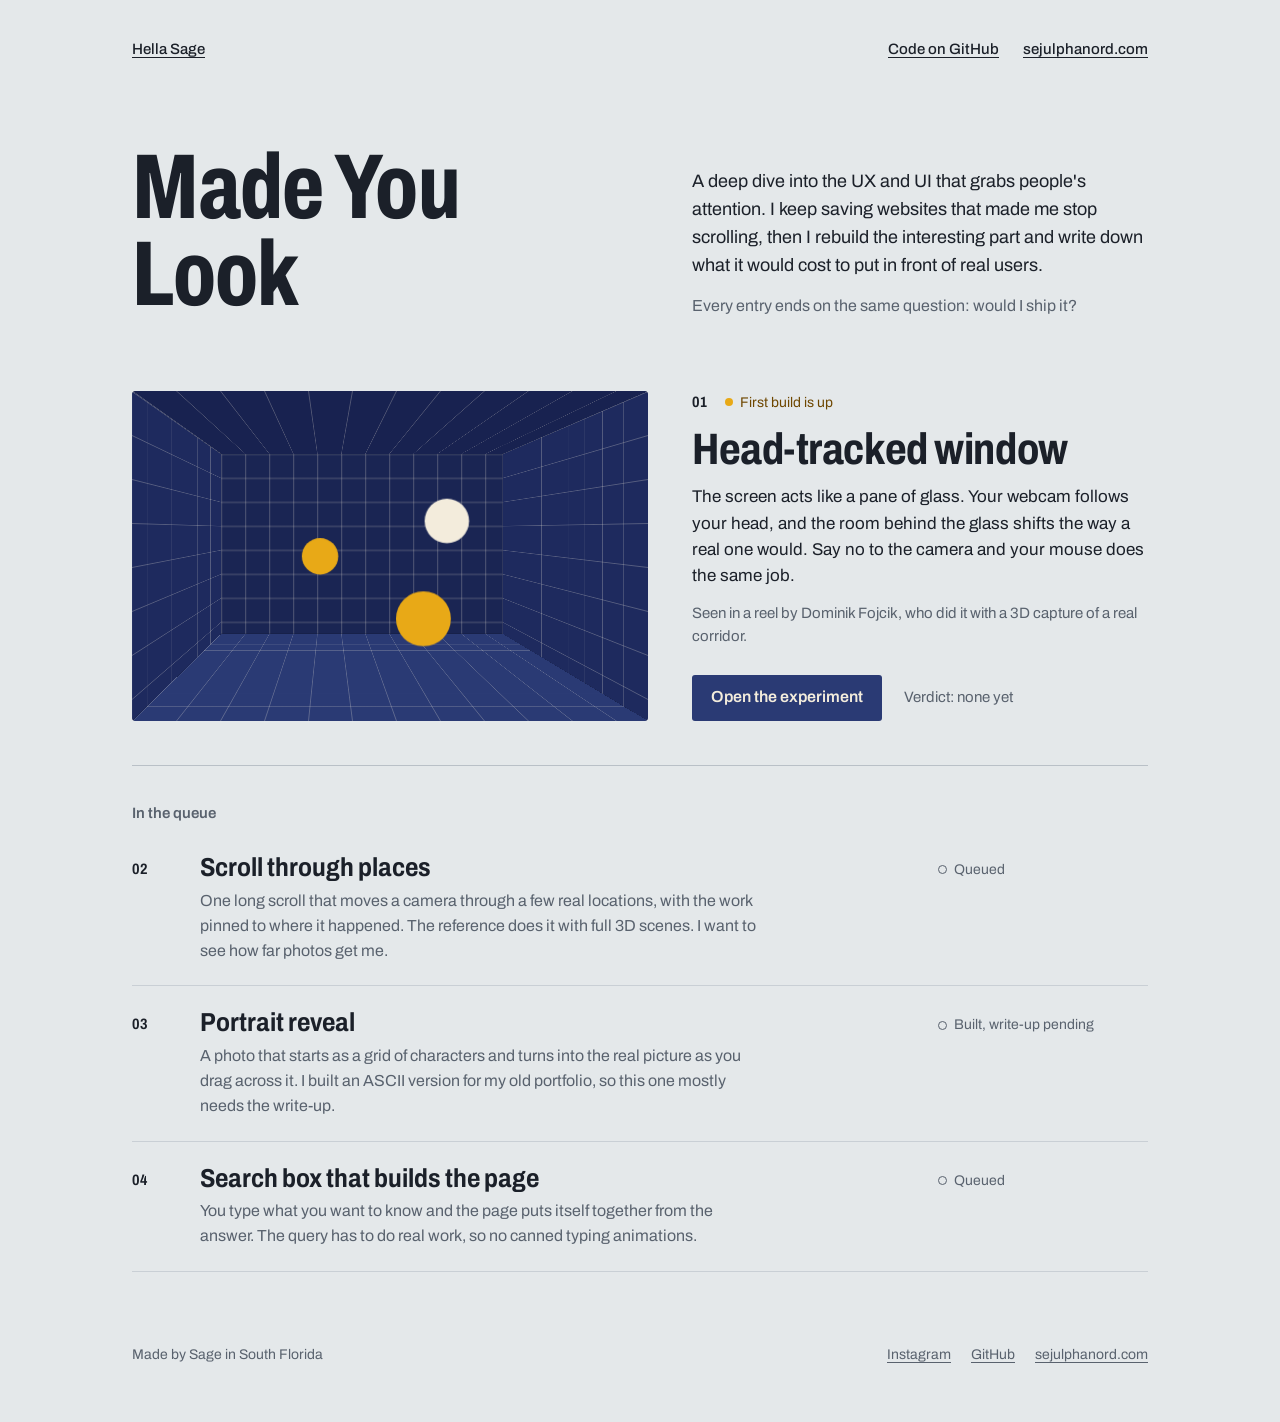
==== index.html @ 5daad670 "Add series index and first build of 01 Head-tracked window Index page for Made You Look plus the hea" ====
<!DOCTYPE html>
<html lang="en">
<head>
<meta charset="UTF-8">
<meta name="viewport" content="width=device-width, initial-scale=1">
<title>Made You Look</title>
<meta name="description" content="A deep dive into the UX and UI that grabs people's attention. Sage rebuilds the interesting part and asks whether he'd ship it.">
<meta property="og:title" content="Made You Look">
<meta property="og:description" content="A deep dive into the UX and UI that grabs people's attention.">
<link rel="icon" href="data:image/svg+xml,<svg xmlns='http://www.w3.org/2000/svg' viewBox='0 0 32 32'><rect width='32' height='32' rx='4' fill='%232a3a74'/><text x='16' y='23' font-family='Arial' font-weight='700' font-size='20' text-anchor='middle' fill='%23f3ecdc'>S</text></svg>">
<link rel="preconnect" href="https://fonts.googleapis.com">
<link rel="preconnect" href="https://fonts.gstatic.com" crossorigin>
<link href="https://fonts.googleapis.com/css2?family=Archivo:wdth,wght@62..125,400..800&display=swap" rel="stylesheet">
<link rel="stylesheet" href="./assets/site.css">
</head>
<body>
<div class="page">

  <nav class="topnav" aria-label="Site">
    <a href="https://hellasage.com">Hella Sage</a>
    <div>
      <a href="https://github.com/SageWiz/made-you-look">Code on GitHub</a>
      <a href="https://sejulphanord.com">sejulphanord.com</a>
    </div>
  </nav>

  <header class="hero">
    <h1>Made You Look</h1>
    <div class="lede">
      <p>A deep dive into the UX and UI that grabs people's attention. I keep saving websites that made me stop scrolling, then I rebuild the interesting part and write down what it would cost to put in front of real users.</p>
      <p>Every entry ends on the same question: would I ship it?</p>
    </div>
  </header>

  <main>

    <!--
      To add an experiment:
      1. Copy the head-tracked-window folder, rename it, and build the page.
      2. When it's live, move its row out of "In the queue" and give it a block like the one below.
      Status: plain "status" for things you can open, "status quiet" for anything not built yet.
    -->

    <section class="first" aria-labelledby="x01">
      <a class="shot" href="./head-tracked-window/" aria-label="Open experiment 01, Head-tracked window">
        <div class="room preview" aria-hidden="true">
          <div class="pl back"></div>
          <div class="pl left"></div>
          <div class="pl right"></div>
          <div class="pl floor"></div>
          <div class="pl ceil"></div>
          <div class="dot" style="left:30%;top:46%;transform:translateZ(calc(var(--d) * -.68))"></div>
          <div class="dot cream" style="left:62%;top:30%;transform:translateZ(calc(var(--d) * -.34))"></div>
          <div class="dot" style="left:52%;top:62%;transform:translateZ(calc(var(--d) * -.07))"></div>
        </div>
      </a>
      <div class="body">
        <div class="meta">
          <span class="num">01</span>
          <span class="status">First build is up</span>
        </div>
        <h2 id="x01">Head-tracked window</h2>
        <p>The screen acts like a pane of glass. Your webcam follows your head, and the room behind the glass shifts the way a real one would. Say no to the camera and your mouse does the same job.</p>
        <p class="muted">Seen in a reel by Dominik Fojcik, who did it with a 3D capture of a real corridor.</p>
        <div class="go">
          <a class="btn primary" href="./head-tracked-window/">Open the experiment</a>
          <span class="muted" style="font-size:15px">Verdict: none yet</span>
        </div>
      </div>
    </section>

    <section class="queue" aria-labelledby="queue">
      <h2 id="queue">In the queue</h2>

      <article class="entry">
        <span class="num">02</span>
        <div class="body">
          <h3>Scroll through places</h3>
          <p>One long scroll that moves a camera through a few real locations, with the work pinned to where it happened. The reference does it with full 3D scenes. I want to see how far photos get me.</p>
        </div>
        <span class="status quiet">Queued</span>
      </article>

      <article class="entry">
        <span class="num">03</span>
        <div class="body">
          <h3>Portrait reveal</h3>
          <p>A photo that starts as a grid of characters and turns into the real picture as you drag across it. I built an ASCII version for my old portfolio, so this one mostly needs the write-up.</p>
        </div>
        <span class="status quiet">Built, write-up pending</span>
      </article>

      <article class="entry">
        <span class="num">04</span>
        <div class="body">
          <h3>Search box that builds the page</h3>
          <p>You type what you want to know and the page puts itself together from the answer. The query has to do real work, so no canned typing animations.</p>
        </div>
        <span class="status quiet">Queued</span>
      </article>
    </section>

  </main>

  <footer class="site">
    <span>Made by Sage in South Florida</span>
    <nav aria-label="Elsewhere">
      <a href="https://www.instagram.com/hellasage/">Instagram</a>
      <a href="https://github.com/sagewiz">GitHub</a>
      <a href="https://sejulphanord.com">sejulphanord.com</a>
    </nav>
  </footer>

</div>
</body>
</html>
---- assets/site.css ----
/* Made You Look: shared styles. Palette and type follow hellasage.com. */
:root{
  --bg:#e4e8ea;
  --ink:#1b2029;
  --muted:#59626e;
  --line:#c9cfd5;
  --line-strong:#b9c0c7;
  --felt:#2a3a74;
  --letter:#f3ecdc;
  --marigold:#e8a917;
  --status:#6e4700;
  --panel-ink:#1b2029;
  --font:'Archivo',system-ui,-apple-system,'Segoe UI',sans-serif;
}
@media (prefers-color-scheme:dark){
  :root{
    --bg:#15181d;
    --ink:#e7e9ec;
    --muted:#9aa1ab;
    --line:#2c323b;
    --line-strong:#3a414c;
    --status:#f0bd45;
  }
}
*{box-sizing:border-box}
html{-webkit-text-size-adjust:100%}
body{margin:0;background:var(--bg);color:var(--ink);font-family:var(--font);line-height:1.55;-webkit-font-smoothing:antialiased}
a{color:inherit;text-underline-offset:3px;text-decoration-thickness:1px}
a:hover{color:var(--status)}
:focus-visible{outline:2px solid var(--marigold);outline-offset:3px;border-radius:2px}
h1,h2,h3,p,dl,dd,figure{margin:0}
[hidden]{display:none !important}

.page{max-width:1080px;margin:0 auto;padding:28px clamp(16px,4vw,32px) 56px}
.topnav{display:flex;flex-wrap:wrap;justify-content:space-between;gap:8px 24px;font-size:15px;font-weight:500}
.topnav a{display:inline-flex;align-items:center;min-height:44px}
.topnav div{display:flex;flex-wrap:wrap;gap:8px 24px}

.num{font-weight:700;font-stretch:80%;font-size:15px}
.status{display:inline-flex;align-items:center;gap:7px;font-size:14px;color:var(--status)}
.status::before{content:"";width:8px;height:8px;border-radius:50%;background:var(--marigold)}
.status.quiet{color:var(--muted)}
.status.quiet::before{width:7px;height:7px;background:transparent;border:1.5px solid currentColor}
.meta{display:flex;flex-wrap:wrap;align-items:center;gap:8px 18px}
.muted{color:var(--muted)}
.small{font-size:14px}

.btn{display:inline-flex;align-items:center;justify-content:center;min-height:46px;padding:0 18px;border-radius:3px;font:inherit;font-weight:600;text-decoration:none;cursor:pointer;border:1.5px solid transparent}
.btn.primary{background:var(--felt);color:var(--letter)}
.btn.primary:hover{background:#34478c;color:var(--letter)}
.btn.ghost{background:transparent;color:var(--ink);border-color:currentColor}
.btn.ghost:hover{color:var(--status)}

footer.site{margin-top:72px;color:var(--muted);font-size:14px;display:flex;flex-wrap:wrap;justify-content:space-between;gap:12px 24px}
footer.site nav{display:flex;flex-wrap:wrap;gap:6px 20px}

/* ---- the room: five felt planes in CSS 3D. Moving perspective-origin is the whole effect. ---- */
.room{
  --d:clamp(300px,54vw,640px);
  --ox:50%;--oy:44%;
  position:relative;overflow:hidden;border-radius:3px;background:#131a36;
  height:clamp(280px,50vw,560px);
  perspective:calc(var(--d) * 1.2);
  perspective-origin:var(--ox) var(--oy);
}
.room .pl{
  position:absolute;background-color:#22306a;
  background-image:linear-gradient(rgba(243,236,220,.26) 1px,transparent 1px),linear-gradient(90deg,rgba(243,236,220,.26) 1px,transparent 1px);
  background-size:calc(var(--d) / 10) calc(var(--d) / 10);
}
.room .back{inset:0;transform:translateZ(calc(var(--d) * -1));background-color:#1a2553}
.room .left{left:0;top:0;bottom:0;width:var(--d);transform-origin:left center;transform:rotateY(90deg);background-color:#1e2a5e}
.room .right{right:0;top:0;bottom:0;width:var(--d);transform-origin:right center;transform:rotateY(-90deg);background-color:#1e2a5e}
.room .floor{left:0;right:0;bottom:0;height:var(--d);transform-origin:center bottom;transform:rotateX(90deg);background-color:#2a3a74}
.room .ceil{left:0;right:0;top:0;height:var(--d);transform-origin:center top;transform:rotateX(-90deg);background-color:#182250}
.room .dot{position:absolute;border-radius:50%;width:calc(var(--d) * .13);height:calc(var(--d) * .13);background:var(--marigold)}
.room .dot.cream{background:var(--letter)}
.room.preview{--d:clamp(260px,40vw,440px);height:clamp(220px,34vw,330px);--ox:38%;--oy:42%}

/* ---- index ---- */
.hero{margin-top:clamp(36px,7vw,72px);display:flex;flex-wrap:wrap;align-items:flex-end;gap:24px 64px}
.hero h1{flex:1 1 420px;font-size:clamp(56px,9vw,92px);line-height:.95;font-weight:750;font-stretch:72%;letter-spacing:-.01em}
.hero .lede{flex:1 1 380px;max-width:470px;font-size:18px}
.hero .lede p + p{margin-top:14px;color:var(--muted);font-size:16px}

.first{margin-top:clamp(40px,7vw,72px);display:flex;flex-wrap:wrap;gap:28px 44px;align-items:stretch;padding-bottom:44px;border-bottom:1px solid var(--line-strong)}
.first .shot{flex:1 1 440px;display:block;border-radius:3px;overflow:hidden;min-width:0}
.first .body{flex:1 1 380px;display:flex;flex-direction:column;gap:12px}
.first h2{font-size:clamp(34px,5vw,44px);line-height:1.05;font-weight:720;font-stretch:80%;letter-spacing:-.01em}
.first .body > p{font-size:17px;max-width:46ch}
.first .body > p.muted{font-size:15px;max-width:50ch}
.first .go{margin-top:auto;padding-top:10px;display:flex;flex-wrap:wrap;align-items:center;gap:12px 22px}

.queue{margin-top:36px}
.queue > h2{font-size:15px;font-weight:600;color:var(--muted);margin-bottom:6px}
.entry{display:flex;flex-wrap:wrap;gap:6px 28px;padding:22px 0;border-bottom:1px solid var(--line)}
.entry .num{flex:0 0 40px;padding-top:5px}
.entry .body{flex:1 1 360px}
.entry h3{font-size:clamp(22px,3.4vw,26px);line-height:1.15;font-weight:700;font-stretch:86%}
.entry p{margin-top:6px;color:var(--muted);max-width:62ch}
.entry .status{flex:0 0 210px;align-self:flex-start;padding-top:6px}

/* ---- experiment page ---- */
.xhead{margin-top:clamp(28px,5vw,56px)}
.xhead h1{margin-top:10px;font-size:clamp(46px,8vw,76px);line-height:.98;font-weight:750;font-stretch:72%;letter-spacing:-.01em}
.xhead .lede{margin-top:18px;font-size:clamp(17px,2.2vw,19px);max-width:58ch}

.stage{position:relative;margin-top:36px}
.stage .room{touch-action:pan-y;cursor:crosshair}
.ask{position:absolute;left:24px;bottom:24px;width:400px;max-width:calc(100% - 48px);background:var(--letter);color:var(--panel-ink);border-radius:3px;padding:22px 22px 20px}
.ask h2{font-size:22px;line-height:1.2;font-weight:700;font-stretch:86%}
.ask p{margin-top:8px;font-size:15px}
.ask .row{margin-top:16px;display:flex;flex-wrap:wrap;gap:10px}
.ask .btn.ghost{color:var(--panel-ink)}
.ask .alt{margin-top:12px;font-size:14px}
.ask .alt button{font:inherit;background:none;border:0;padding:0;color:var(--panel-ink);text-decoration:underline;text-underline-offset:3px;cursor:pointer;min-height:44px}
.chip{position:absolute;left:24px;bottom:24px;max-width:calc(100% - 48px);display:flex;flex-wrap:wrap;align-items:center;gap:8px 12px;background:var(--letter);color:var(--panel-ink);border-radius:3px;padding:8px 8px 8px 16px;font-size:15px}
.chip .btn{min-height:44px;padding:0 14px;color:var(--panel-ink)}
.chip .live{display:inline-flex;align-items:center;gap:8px}
.chip .live.on::before{content:"";width:9px;height:9px;border-radius:50%;background:var(--felt)}
.stage-note{margin-top:10px;font-size:14px;color:var(--muted);min-height:1.55em}

.cols{margin-top:64px;display:flex;flex-wrap:wrap;gap:48px 72px;align-items:flex-start}
.cols main{flex:999 1 560px;min-width:0}
.cols aside{flex:1 1 260px;max-width:340px}
.cols h2{font-size:clamp(28px,4vw,34px);line-height:1.1;font-weight:720;font-stretch:82%}
.cols section + section{margin-top:56px}
.cols main p{margin-top:14px;font-size:17px;max-width:64ch}
.label{font-size:15px !important;font-weight:600 !important;font-stretch:100% !important;color:var(--muted)}

.costs{margin-top:18px}
.costs > .head,.costs dl > div{display:grid;grid-template-columns:26% 1fr 24%;gap:0 16px;padding:16px 0;border-bottom:1px solid var(--line)}
.costs > .head{padding:10px 0;font-size:14px;font-weight:600;color:var(--muted);border-bottom-color:var(--ink)}
.costs dt{font-weight:650}
.costs dd.measured{color:var(--muted)}

.verdict{border-top:3px solid var(--ink);padding-top:22px}
.verdict .big{margin-top:6px;font-size:clamp(36px,5vw,44px);line-height:1.05;font-weight:750;font-stretch:76%}

.plan{margin-top:10px;font-size:15px}
.plan dt{font-weight:650;padding-top:12px;border-top:1px solid var(--line)}
.plan dd{margin:2px 0 12px;color:var(--muted)}

.nextnav{margin-top:72px;padding-top:22px;border-top:1px solid var(--line-strong);display:flex;flex-wrap:wrap;justify-content:space-between;gap:10px 24px;font-size:16px}

@media (max-width:640px){
  .entry .status{flex-basis:100%;padding:4px 0 0 68px}
  .stage{margin-left:calc(clamp(16px,4vw,32px) * -1);margin-right:calc(clamp(16px,4vw,32px) * -1)}
  .stage .room{border-radius:0}
  .ask{position:static;width:auto;max-width:none;border-radius:0;padding:20px}
  .ask .row{flex-direction:column}
  .ask .btn{min-height:50px;font-size:16px}
  .chip{left:12px;bottom:12px;max-width:calc(100% - 24px)}
  .costs dl > div{grid-template-columns:1fr;gap:4px}
  .costs > .head{display:none}
  .costs dl > div:first-child{border-top:1px solid var(--ink)}
  .costs dd.measured{font-size:15px}
}
@media (prefers-reduced-motion:reduce){
  *{transition:none !important;animation:none !important}
}
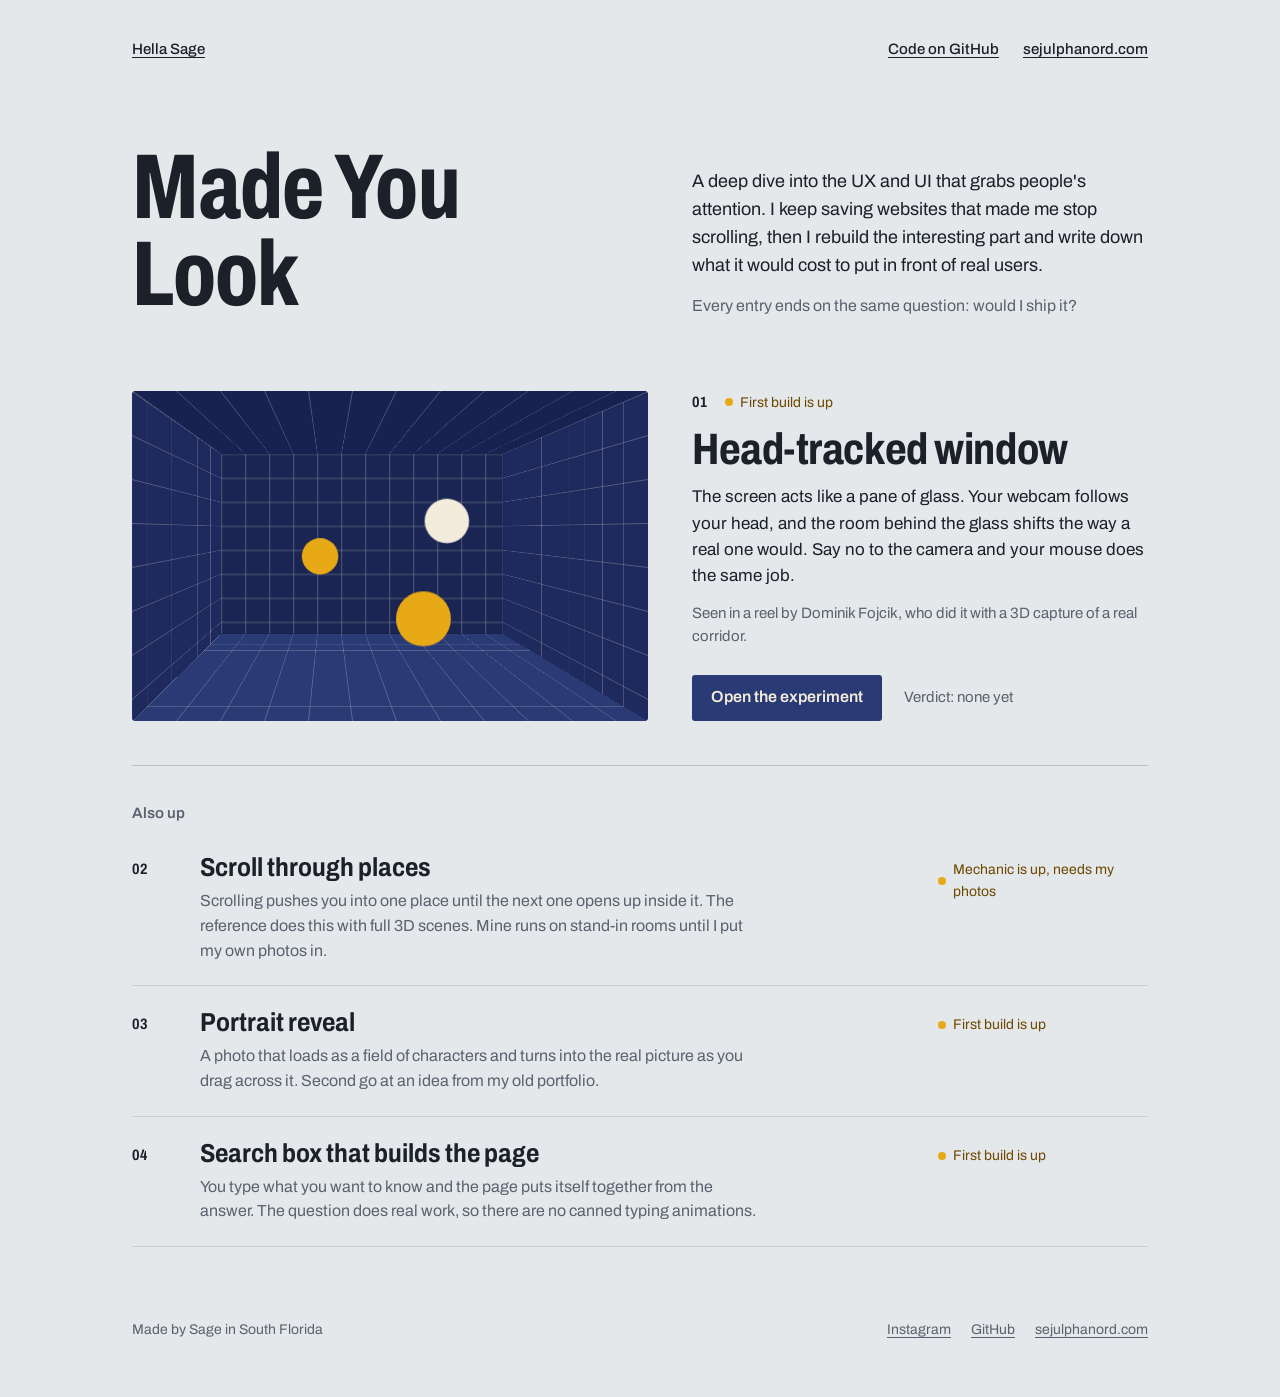
==== commit 6ec0c212: "Add experiments 02 to 04 and link them from the index 02 Scroll through places: native scroll with a" ====
--- a/index.html
+++ b/index.html
@@ -36,8 +36,8 @@
 
     <!--
       To add an experiment:
-      1. Copy the head-tracked-window folder, rename it, and build the page.
-      2. When it's live, move its row out of "In the queue" and give it a block like the one below.
+      1. Copy one of the experiment folders, rename it, and build the page.
+      2. Add an <article class="entry"> row for it under "Also up".
       Status: plain "status" for things you can open, "status quiet" for anything not built yet.
     -->
 
@@ -70,33 +70,33 @@
     </section>
 
     <section class="queue" aria-labelledby="queue">
-      <h2 id="queue">In the queue</h2>
+      <h2 id="queue">Also up</h2>
 
       <article class="entry">
         <span class="num">02</span>
         <div class="body">
-          <h3>Scroll through places</h3>
-          <p>One long scroll that moves a camera through a few real locations, with the work pinned to where it happened. The reference does it with full 3D scenes. I want to see how far photos get me.</p>
+          <h3><a href="./scroll-through-places/">Scroll through places</a></h3>
+          <p>Scrolling pushes you into one place until the next one opens up inside it. The reference does this with full 3D scenes. Mine runs on stand-in rooms until I put my own photos in.</p>
         </div>
-        <span class="status quiet">Queued</span>
+        <span class="status">Mechanic is up, needs my photos</span>
       </article>
 
       <article class="entry">
         <span class="num">03</span>
         <div class="body">
-          <h3>Portrait reveal</h3>
-          <p>A photo that starts as a grid of characters and turns into the real picture as you drag across it. I built an ASCII version for my old portfolio, so this one mostly needs the write-up.</p>
+          <h3><a href="./portrait-reveal/">Portrait reveal</a></h3>
+          <p>A photo that loads as a field of characters and turns into the real picture as you drag across it. Second go at an idea from my old portfolio.</p>
         </div>
-        <span class="status quiet">Built, write-up pending</span>
+        <span class="status">First build is up</span>
       </article>
 
       <article class="entry">
         <span class="num">04</span>
         <div class="body">
-          <h3>Search box that builds the page</h3>
-          <p>You type what you want to know and the page puts itself together from the answer. The query has to do real work, so no canned typing animations.</p>
+          <h3><a href="./search-builds-the-page/">Search box that builds the page</a></h3>
+          <p>You type what you want to know and the page puts itself together from the answer. The question does real work, so there are no canned typing animations.</p>
         </div>
-        <span class="status quiet">Queued</span>
+        <span class="status">First build is up</span>
       </article>
     </section>
 
--- a/assets/site.css
+++ b/assets/site.css
@@ -58,23 +58,26 @@
 .room{
   --d:clamp(300px,54vw,640px);
   --ox:50%;--oy:44%;
-  position:relative;overflow:hidden;border-radius:3px;background:#131a36;
+  --c-bg:#131a36;--c-back:#1a2553;--c-side:#1e2a5e;--c-floor:#2a3a74;--c-ceil:#182250;
+  position:relative;overflow:hidden;border-radius:3px;background:var(--c-bg);
   height:clamp(280px,50vw,560px);
   perspective:calc(var(--d) * 1.2);
   perspective-origin:var(--ox) var(--oy);
 }
 .room .pl{
-  position:absolute;background-color:#22306a;
+  position:absolute;background-color:var(--c-side);
   background-image:linear-gradient(rgba(243,236,220,.26) 1px,transparent 1px),linear-gradient(90deg,rgba(243,236,220,.26) 1px,transparent 1px);
   background-size:calc(var(--d) / 10) calc(var(--d) / 10);
 }
-.room .back{inset:0;transform:translateZ(calc(var(--d) * -1));background-color:#1a2553}
-.room .left{left:0;top:0;bottom:0;width:var(--d);transform-origin:left center;transform:rotateY(90deg);background-color:#1e2a5e}
-.room .right{right:0;top:0;bottom:0;width:var(--d);transform-origin:right center;transform:rotateY(-90deg);background-color:#1e2a5e}
-.room .floor{left:0;right:0;bottom:0;height:var(--d);transform-origin:center bottom;transform:rotateX(90deg);background-color:#2a3a74}
-.room .ceil{left:0;right:0;top:0;height:var(--d);transform-origin:center top;transform:rotateX(-90deg);background-color:#182250}
+.room .back{inset:0;transform:translateZ(calc(var(--d) * -1));background-color:var(--c-back)}
+.room .left{left:0;top:0;bottom:0;width:var(--d);transform-origin:left center;transform:rotateY(90deg)}
+.room .right{right:0;top:0;bottom:0;width:var(--d);transform-origin:right center;transform:rotateY(-90deg)}
+.room .floor{left:0;right:0;bottom:0;height:var(--d);transform-origin:center bottom;transform:rotateX(90deg);background-color:var(--c-floor)}
+.room .ceil{left:0;right:0;top:0;height:var(--d);transform-origin:center top;transform:rotateX(-90deg);background-color:var(--c-ceil)}
 .room .dot{position:absolute;border-radius:50%;width:calc(var(--d) * .13);height:calc(var(--d) * .13);background:var(--marigold)}
 .room .dot.cream{background:var(--letter)}
+.room.oak{--c-bg:#2b1d10;--c-back:#6f5134;--c-side:#7d5c3c;--c-floor:#93704a;--c-ceil:#5e442b}
+.room.moss{--c-bg:#10231c;--c-back:#1f4a3b;--c-side:#235242;--c-floor:#2c6450;--c-ceil:#1a3f32}
 .room.preview{--d:clamp(260px,40vw,440px);height:clamp(220px,34vw,330px);--ox:38%;--oy:42%}
 
 /* ---- index ---- */
@@ -97,6 +100,8 @@
 .entry .num{flex:0 0 40px;padding-top:5px}
 .entry .body{flex:1 1 360px}
 .entry h3{font-size:clamp(22px,3.4vw,26px);line-height:1.15;font-weight:700;font-stretch:86%}
+.entry h3 a{text-decoration:none}
+.entry h3 a:hover{text-decoration:underline}
 .entry p{margin-top:6px;color:var(--muted);max-width:62ch}
 .entry .status{flex:0 0 210px;align-self:flex-start;padding-top:6px}
 
@@ -143,6 +148,77 @@
 
 .nextnav{margin-top:72px;padding-top:22px;border-top:1px solid var(--line-strong);display:flex;flex-wrap:wrap;justify-content:space-between;gap:10px 24px;font-size:16px}
 
+/* ---- 02 scroll through places ---- */
+.trip-intro{margin-top:28px;font-size:15px;color:var(--muted)}
+/* Without JS, or with reduced motion, the stops are a plain stack. */
+.trip{margin-top:20px}
+.trip .stop{position:relative;margin:0 0 20px}
+.trip .plate{height:min(70vh,560px)}
+.trip .plate .room{height:100%;--d:max(60vw,60vh);--oy:50%;border-radius:0}
+.trip figcaption{background:var(--letter);color:var(--panel-ink);padding:18px 20px}
+.trip figcaption .small{color:#59626e}
+.trip figcaption h3{margin-top:2px;font-size:24px;line-height:1.15;font-weight:700;font-stretch:86%}
+.trip figcaption p + p{margin-top:6px;font-size:15px}
+.trip-hint,.trip-bar{display:none}
+/* With JS and motion allowed, the section gets tall and the view sticks while you pass through. */
+.trip.live{height:430vh;height:calc(100svh * 4.3);margin-top:20px}
+.trip.live .trip-view{position:sticky;top:0;height:100vh;height:100svh;overflow:hidden;background:#0c1022}
+.trip.live .stop{position:absolute;inset:0;margin:0}
+.trip.live .plate{position:absolute;inset:0;height:auto;transform-origin:50% 50%;will-change:transform}
+.trip.live .plate::after{content:"";position:absolute;inset:0;border:calc(2px / var(--s,1)) solid var(--letter);opacity:var(--frame,0);pointer-events:none}
+.trip.live figcaption{position:absolute;left:24px;bottom:28px;z-index:50;width:min(380px,calc(100% - 48px));border-radius:3px;opacity:0;visibility:hidden;transition:opacity .15s ease,visibility .15s}
+.trip.live .stop.on figcaption{opacity:1;visibility:visible}
+.trip.live .trip-hint{display:block;position:absolute;left:24px;top:20px;z-index:50;background:var(--letter);color:var(--panel-ink);border-radius:3px;padding:6px 12px;font-size:14px;transition:opacity .2s}
+.trip.live .trip-hint.gone{opacity:0}
+.trip.live .trip-bar{display:block;position:absolute;left:0;right:0;bottom:0;height:4px;z-index:50;background:var(--marigold);transform-origin:left center;transform:scaleX(0)}
+
+/* ---- 03 portrait reveal ---- */
+.reveal-wrap{margin-top:36px;display:flex;flex-wrap:wrap;gap:28px 48px;align-items:flex-start}
+.reveal{--split:100%;position:relative;flex:0 1 600px;width:100%;max-width:600px;aspect-ratio:1 / 1;border-radius:3px;overflow:hidden;background:#131a36;touch-action:pan-y;cursor:ew-resize;-webkit-user-select:none;user-select:none}
+.reveal img,.reveal canvas{position:absolute;inset:0;width:100%;height:100%;display:block}
+.reveal img{object-fit:cover;-webkit-user-drag:none}
+.reveal canvas{clip-path:inset(0 calc(100% - var(--split)) 0 0)}
+.reveal .grip{position:absolute;top:0;bottom:0;left:var(--split);width:3px;margin-left:-1.5px;background:var(--marigold)}
+.reveal .grip span{position:absolute;left:50%;top:50%;width:44px;height:44px;margin:-22px 0 0 -22px;border-radius:50%;background:var(--marigold);display:flex;align-items:center;justify-content:center;color:#1b2029}
+.reveal .grip:focus-visible{outline:none}
+.reveal .grip:focus-visible span{outline:3px solid var(--letter);outline-offset:2px}
+.reveal .oops{position:absolute;inset:0;display:flex;flex-direction:column;align-items:center;justify-content:center;gap:14px;padding:24px;text-align:center;color:var(--letter)}
+.reveal .oops .btn{color:var(--letter)}
+.reveal-side{flex:1 1 280px;max-width:420px;display:flex;flex-direction:column;gap:14px}
+.reveal-side label{display:block;font-size:15px;font-weight:600}
+.reveal-side input[type=range]{width:100%;height:44px;margin:4px 0 0;accent-color:var(--felt)}
+@media (prefers-color-scheme:dark){.reveal-side input[type=range]{accent-color:var(--marigold)}}
+
+/* ---- 04 search box that builds the page ---- */
+.askbox{margin-top:36px;max-width:760px}
+.askbox label{display:block;font-size:15px;font-weight:600}
+.askbox input{margin-top:6px;width:100%;height:56px;padding:0 18px;font:inherit;font-size:20px;color:var(--ink);background:transparent;border:1.5px solid var(--ink);border-radius:3px;-webkit-appearance:none;appearance:none}
+.askbox input::placeholder{color:var(--muted);opacity:1}
+.tries{margin-top:12px;display:flex;flex-wrap:wrap;align-items:center;gap:10px}
+.tries .btn{min-height:44px;padding:0 14px;font-size:15px}
+.built{margin-top:28px;border-top:1px solid var(--line-strong);padding-top:24px;max-width:760px;min-height:300px}
+.built .block{margin-top:28px;opacity:0;transform:translateY(6px);transition:opacity .2s ease,transform .2s ease}
+.built .block:first-child{margin-top:0}
+.built .block.in{opacity:1;transform:none}
+.kp-title{font-size:clamp(36px,5vw,44px);line-height:1.05;font-weight:750;font-stretch:76%}
+.kp-meta{margin-top:6px;font-size:17px;color:var(--muted)}
+.built h3{font-size:15px;font-weight:600;color:var(--muted)}
+.rows > *{display:flex;justify-content:space-between;align-items:baseline;gap:6px 16px;flex-wrap:wrap;padding:14px 0;border-bottom:1px solid var(--line);font-size:17px;text-decoration:none}
+.rows > * > :first-child{font-weight:650}
+.rows > * > :last-child{color:var(--muted)}
+.rows a:hover > :first-child{text-decoration:underline}
+.facts{font-size:16px}
+.facts dt{font-weight:650;padding-top:12px}
+.facts dd{color:var(--muted)}
+.tiles{margin-top:12px;display:grid;grid-template-columns:repeat(auto-fit,minmax(min(260px,100%),1fr));gap:16px}
+.tile{background:color-mix(in srgb,var(--ink) 6%,transparent);border-radius:3px;padding:20px 22px}
+.tile .top{display:flex;justify-content:space-between;align-items:baseline;gap:8px 16px;flex-wrap:wrap}
+.tile h4{margin:0;font-size:24px;line-height:1.15;font-weight:700;font-stretch:86%}
+.tile p{margin-top:8px;color:var(--muted)}
+.tile p.go{color:inherit;font-weight:500}
+.why{margin-top:28px;font-size:14px;color:var(--muted)}
+.built .empty{color:var(--muted);font-size:17px}
+
 @media (max-width:640px){
   .entry .status{flex-basis:100%;padding:4px 0 0 68px}
   .stage{margin-left:calc(clamp(16px,4vw,32px) * -1);margin-right:calc(clamp(16px,4vw,32px) * -1)}
@@ -156,6 +232,10 @@
   .costs dl > div:first-child{border-top:1px solid var(--ink)}
   .costs dd.measured{font-size:15px}
 }
+@media (max-width:640px){
+  .trip.live figcaption{left:12px;bottom:20px;width:calc(100% - 24px)}
+  .trip.live .trip-hint{left:12px}
+}
 @media (prefers-reduced-motion:reduce){
   *{transition:none !important;animation:none !important}
 }
